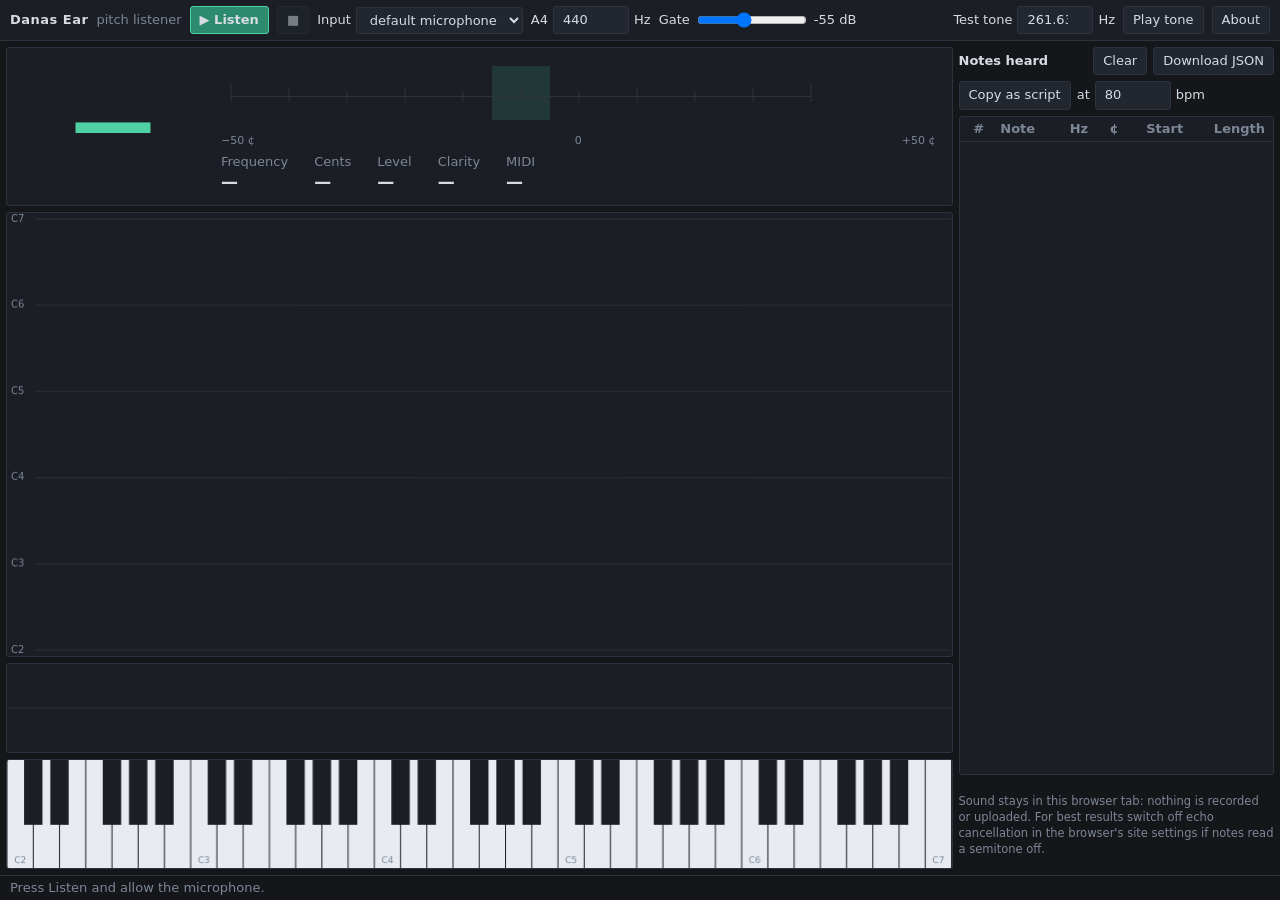
==== listen/index.html @ 4225ec05 "Danas Piano Tutor and Danas Ear Desktop and browser versions of the piano tutor, the Danas Ear pitch" ====
<!DOCTYPE html>
<html lang="en">
<head>
<meta charset="utf-8">
<meta name="viewport" content="width=device-width, initial-scale=1">
<title>Danas Ear — pitch listener</title>
<link rel="stylesheet" href="styles.css">
</head>
<body>
<div class="app">
  <header class="toolbar">
    <span class="brand">Danas Ear</span>
    <span class="dim">pitch listener</span>
    <button id="start" class="primary">▶ Listen</button>
    <button id="stop" title="Stop listening" disabled>■</button>
    <label>Input <select id="device"><option value="">default microphone</option></select></label>
    <label>A4 <input id="a4" type="number" class="num" min="415" max="466" step="0.1" value="440"> Hz</label>
    <label>Gate <input id="gate" type="range" min="-80" max="-20" step="1" value="-55"> <span id="gate-val">-55 dB</span></label>
    <span class="spacer"></span>
    <label title="Feed a synthetic tone into the analyser instead of the microphone">Test tone
      <input id="tone-hz" type="number" class="num" min="30" max="4000" step="0.1" value="261.63"> Hz</label>
    <button id="tone">Play tone</button>
    <button id="about-btn">About</button>
  </header>

  <main class="columns">
    <section class="left">
      <div class="readout panel">
        <div class="note"><span id="note-name">—</span><sub id="note-oct"></sub></div>
        <div class="meter">
          <canvas id="cents" width="600" height="70"></canvas>
          <div class="meter-labels"><span>−50 ¢</span><span>0</span><span>+50 ¢</span></div>
        </div>
        <div class="facts">
          <div><span class="dim">Frequency</span><b id="hz">—</b></div>
          <div><span class="dim">Cents</span><b id="cents-val">—</b></div>
          <div><span class="dim">Level</span><b id="level">—</b></div>
          <div><span class="dim">Clarity</span><b id="clarity">—</b></div>
          <div><span class="dim">MIDI</span><b id="midi">—</b></div>
        </div>
      </div>
      <canvas id="trace" class="panel"></canvas>
      <canvas id="scope" class="panel"></canvas>
      <canvas id="keys" class="panel"></canvas>
    </section>

    <aside class="right">
      <div class="row">
        <b>Notes heard</b>
        <span class="spacer"></span>
        <button id="clear">Clear</button>
        <button id="download">Download JSON</button>
        <button id="copy-script" title="Copy the notes as a RAW lesson line, quantised to the tempo">Copy as script</button>
        <label>at <input id="bpm" type="number" class="num" min="30" max="240" value="80"> bpm</label>
      </div>
      <div class="log-box">
        <table id="log">
          <thead><tr><th>#</th><th>Note</th><th>Hz</th><th>¢</th><th>Start</th><th>Length</th></tr></thead>
          <tbody></tbody>
        </table>
      </div>
      <p class="dim small">Sound stays in this browser tab: nothing is recorded or uploaded. For best results
        switch off echo cancellation in the browser's site settings if notes read a semitone off.</p>
    </aside>
  </main>

  <footer class="status" id="status">Press Listen and allow the microphone.</footer>
</div>

<dialog id="about">
  <div class="dialog-head"><b>About Danas Ear</b><button id="about-close">Close</button></div>
  <div class="dialog-body">
    <p><b>Danas Ear</b> listens to the microphone and shows the pitch it hears: note name, how many cents sharp
      or flat, and the frequency in hertz. It is a companion to Danas Piano Tutor; the note log is the raw material
      for comparing what a student played with a lesson.</p>
    <h3>How it works</h3>
    <ul>
      <li>The browser's Web Audio API delivers the microphone signal in 4096-sample blocks.</li>
      <li>Each block goes through the <b>YIN</b> algorithm (de Cheveigné &amp; Kawahara, 2002): a cumulative-mean
        normalised difference function with parabolic interpolation, which finds the fundamental period even
        when a harmonic is louder than the fundamental.</li>
      <li><b>Clarity</b> is 1 minus the YIN difference at the chosen period — near 1 for a clean tone,
        low for noise. Frames below the level gate or with clarity under 0.6 are ignored.</li>
      <li>A note event starts when the same note is heard in three consecutive frames and ends after
        four silent or different frames (~100 ms). The frequency shown for an event is the median of its frames.</li>
    </ul>
    <h3>Tips</h3>
    <ul>
      <li>Piano notes below C2 and above C7 are outside the detector range (40–2000 Hz fundamental).</li>
      <li>Chords cannot be separated: the detector reports one pitch, usually the lowest strong one.</li>
      <li>Use <i>Play tone</i> to check the setup without a microphone; the tone is analysed the same way.</li>
    </ul>
    <p class="dim small">Part of Retro Audio Workstation.</p>
  </div>
</dialog>

<script type="module" src="app.js"></script>
</body>
</html>
---- listen/styles.css ----
:root {
  --bg: #14161a; --panel: #1b1e24; --panel-alt: #22262e; --border: #2e343e;
  --text: #d7dce4; --text-dim: #7d8695; --accent: #4fd1a5; --accent-dim: #2c8b6d;
  --warn: #e0b341; --error: #e06a5c; --blue: #5c9ce0;
}
* { box-sizing: border-box; }
html, body { margin: 0; height: 100%; background: var(--bg); color: var(--text); font: 13px/1.4 "Segoe UI", system-ui, sans-serif; }
button, select, input { font: inherit; color: var(--text); background: var(--panel-alt); border: 1px solid var(--border); border-radius: 3px; padding: 4px 9px; }
button { cursor: pointer; }
button:hover { border-color: var(--accent-dim); }
button:disabled { opacity: 0.5; cursor: default; }
button.primary { background: var(--accent-dim); border-color: var(--accent); font-weight: 600; }
button.primary:hover { background: var(--accent); color: var(--bg); }
button.active { background: var(--warn); color: var(--bg); border-color: var(--warn); }
input[type=range] { padding: 0; width: 110px; }
input.num { width: 76px; }
label { white-space: nowrap; display: inline-flex; align-items: center; gap: 5px; }
.dim { color: var(--text-dim); }
.small { font-size: 11.5px; }
.spacer { flex: 1; }

.app { height: 100%; display: flex; flex-direction: column; }
.toolbar { display: flex; flex-wrap: wrap; align-items: center; gap: 8px; padding: 6px 10px; border-bottom: 1px solid var(--border); background: var(--panel); }
.brand { font-weight: 700; letter-spacing: 0.5px; }
.columns { flex: 1; display: grid; grid-template-columns: minmax(0, 3fr) minmax(300px, 1fr); gap: 6px; padding: 6px; min-height: 0; }
.left { display: grid; grid-template-rows: auto minmax(120px, 1fr) 90px 110px; gap: 6px; min-width: 0; min-height: 0; }
.panel { background: var(--panel); border: 1px solid var(--border); border-radius: 3px; }
canvas.panel { width: 100%; height: 100%; display: block; }

.readout { display: grid; grid-template-columns: 180px 1fr; grid-template-rows: auto auto; gap: 4px 18px; padding: 10px 16px; align-items: center; }
.note { grid-row: 1 / span 2; font-size: 84px; font-weight: 700; line-height: 1; text-align: center; color: var(--accent); }
.note sub { font-size: 30px; color: var(--text-dim); font-weight: 400; }
.meter-labels { display: flex; justify-content: space-between; color: var(--text-dim); font-size: 11px; }
.facts { display: flex; gap: 26px; flex-wrap: wrap; }
.facts div { display: flex; flex-direction: column; }
.facts b { font-size: 17px; font-variant-numeric: tabular-nums; }

.right { display: flex; flex-direction: column; gap: 6px; min-height: 0; }
.row { display: flex; gap: 6px; align-items: center; flex-wrap: wrap; }
.log-box { flex: 1; overflow: auto; background: var(--panel); border: 1px solid var(--border); border-radius: 3px; }
table { width: 100%; border-collapse: collapse; font-variant-numeric: tabular-nums; }
th, td { text-align: right; padding: 3px 8px; border-bottom: 1px solid var(--border); }
th:nth-child(2), td:nth-child(2) { text-align: left; }
th { color: var(--text-dim); font-weight: 600; position: sticky; top: 0; background: var(--panel); }
td.sharp { color: var(--warn); } td.flat { color: var(--blue); }
.status { padding: 3px 10px; border-top: 1px solid var(--border); color: var(--text-dim); min-height: 22px; }
.status.err { color: var(--error); }

dialog { background: var(--panel); color: var(--text); border: 1px solid var(--border); border-radius: 4px; width: min(640px, 92vw); padding: 0; }
dialog::backdrop { background: rgba(0,0,0,0.6); }
.dialog-head { display: flex; justify-content: space-between; align-items: center; padding: 8px 12px; border-bottom: 1px solid var(--border); }
.dialog-body { padding: 8px 16px 14px; }
.dialog-body h3 { font-size: 13px; color: var(--text-dim); text-transform: uppercase; margin: 12px 0 4px; }
.dialog-body ul { margin: 0; padding-left: 18px; }

@media (max-width: 800px) {
  .columns { grid-template-columns: 1fr; grid-template-rows: auto 260px; }
  .readout { grid-template-columns: 120px 1fr; }
  .note { font-size: 56px; }
}
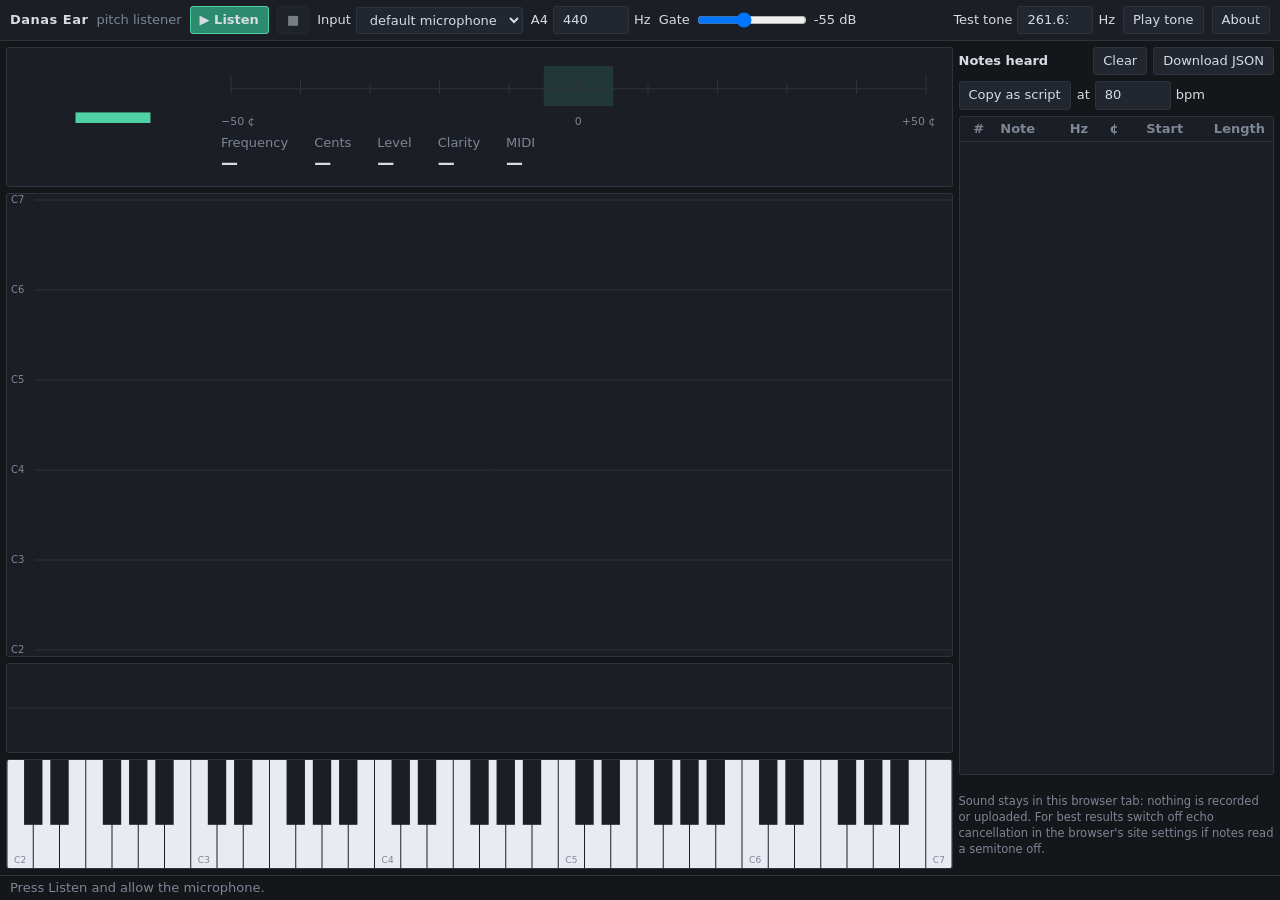
==== commit c24becc6: "Size canvases from their containers, never from themselves The white page in Danas Ear was a canvas " ====
--- a/listen/index.html
+++ b/listen/index.html
@@ -28,7 +28,7 @@
       <div class="readout panel">
         <div class="note"><span id="note-name">—</span><sub id="note-oct"></sub></div>
         <div class="meter">
-          <canvas id="cents" width="600" height="70"></canvas>
+          <canvas id="cents"></canvas>
           <div class="meter-labels"><span>−50 ¢</span><span>0</span><span>+50 ¢</span></div>
         </div>
         <div class="facts">
@@ -39,9 +39,9 @@
           <div><span class="dim">MIDI</span><b id="midi">—</b></div>
         </div>
       </div>
-      <canvas id="trace" class="panel"></canvas>
-      <canvas id="scope" class="panel"></canvas>
-      <canvas id="keys" class="panel"></canvas>
+      <div class="panel trace-box"><canvas id="trace"></canvas></div>
+      <div class="panel scope-box"><canvas id="scope"></canvas></div>
+      <div class="panel keys-box"><canvas id="keys"></canvas></div>
     </section>
 
     <aside class="right">
--- a/listen/styles.css
+++ b/listen/styles.css
@@ -24,12 +24,16 @@
 .brand { font-weight: 700; letter-spacing: 0.5px; }
 .columns { flex: 1; display: grid; grid-template-columns: minmax(0, 3fr) minmax(300px, 1fr); gap: 6px; padding: 6px; min-height: 0; }
 .left { display: grid; grid-template-rows: auto minmax(120px, 1fr) 90px 110px; gap: 6px; min-width: 0; min-height: 0; }
+.trace-box, .scope-box, .keys-box { position: relative; min-width: 0; min-height: 0; overflow: hidden; }
+.trace-box > canvas, .scope-box > canvas, .keys-box > canvas { position: absolute; inset: 0; display: block; }
 .panel { background: var(--panel); border: 1px solid var(--border); border-radius: 3px; }
 canvas.panel { width: 100%; height: 100%; display: block; }
 
 .readout { display: grid; grid-template-columns: 180px 1fr; grid-template-rows: auto auto; gap: 4px 18px; padding: 10px 16px; align-items: center; }
 .note { grid-row: 1 / span 2; font-size: 84px; font-weight: 700; line-height: 1; text-align: center; color: var(--accent); }
 .note sub { font-size: 30px; color: var(--text-dim); font-weight: 400; }
+.meter { min-width: 0; }
+.meter canvas { display: block; width: 100%; height: 56px; }
 .meter-labels { display: flex; justify-content: space-between; color: var(--text-dim); font-size: 11px; }
 .facts { display: flex; gap: 26px; flex-wrap: wrap; }
 .facts div { display: flex; flex-direction: column; }
